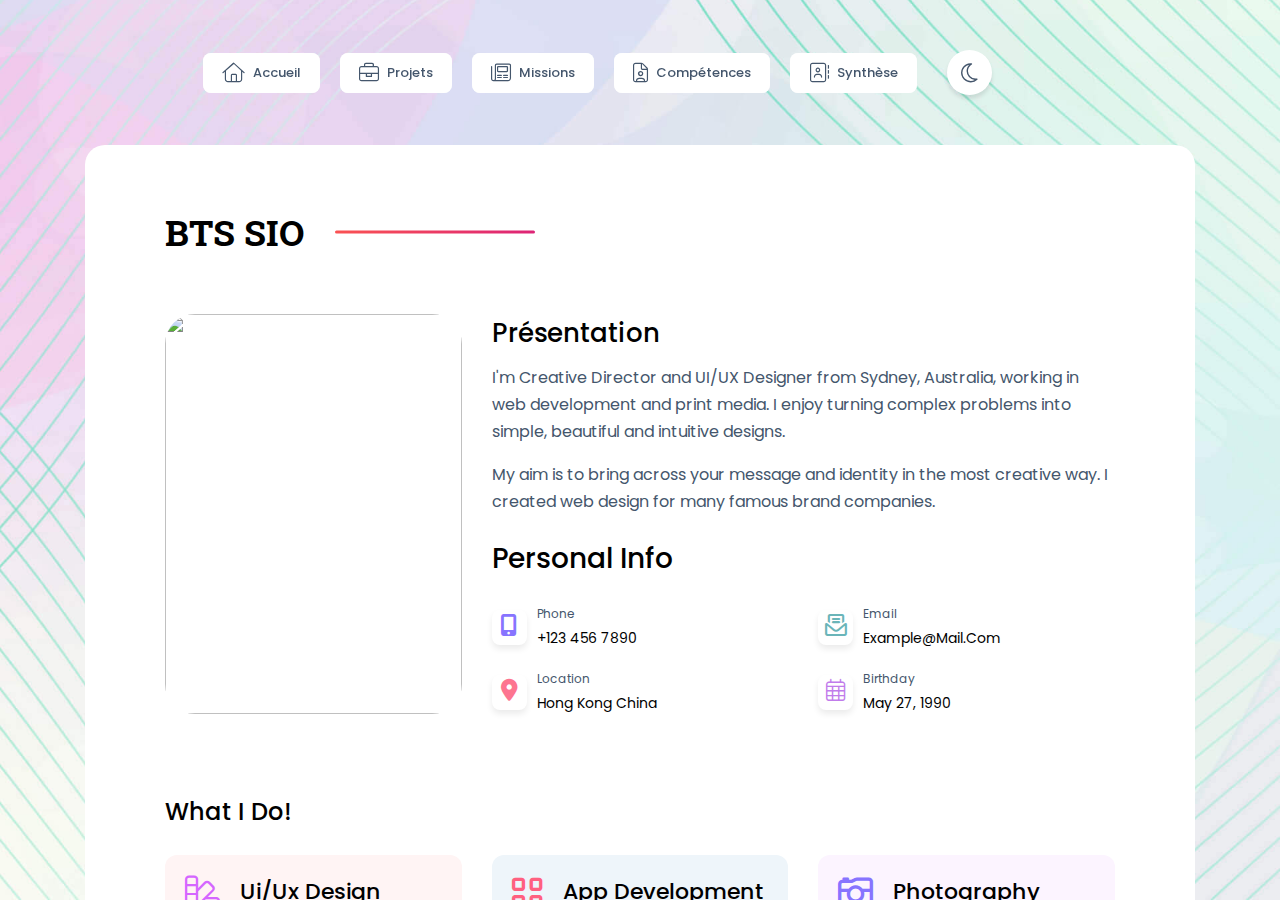
==== bts-sio.html @ 34259d81 "first commit" ====
<!Doctype html>
<html class="no-js" lang="zxx">

<head>
    <meta charset="utf-8">
    <meta http-equiv="x-ua-compatible" content="ie=edge">
    <title>Eliane Perol - Portfolio - BTS SIO</title>
    <meta name="description" content="">
    <meta name="viewport" content="width=device-width, initial-scale=1">
    <link rel="shortcut icon" type="image/x-icon" href="assets/img/laptop-code-solid.png">
    <!-- Place favicon.ico in the root directory -->

    <!-- CSS here -->
    <link rel="stylesheet" href="assets/css/bootstrap.min.css">
    <link rel="stylesheet" href="assets/css/animate.min.css">
    <link rel="stylesheet" href="assets/css/fontawesome.min.css">
    <link rel="stylesheet" href="assets/css/all.min.css">
    <link rel="stylesheet" href="assets/css/odometer.min.css">
    <link rel="stylesheet" href="assets/css/meanmenu.css">
    <link rel="stylesheet" href="assets/css/swipper.css">
    <link rel="stylesheet" href="assets/css/main.css">
</head>

<body>
    <div class="page-wrapper page-wrapper-2" data-background="assets/img/bg/page-bg-1.jpg">

        <!-- header-start -->
        <header class="bostami-header-area mb-30 z-index-5">
            <div class="container">
                <div class="bostami-header-wrap main-style-2">
                    <div class="row">

                        <!-- menu btn -->
                        <div class="col-lg-10 col-md-6 col-sm-8 col-8">
                            <div class="header-right-flex">
                                <div class="bostami-main-menu-wrap ">
                                    <nav class="bastami-main-menu main_menu_2">
                                        <ul>
                                            <li>
                                                <a href="index.html"><span><i class="fa-light fa-house"></i></span> Accueil</a>
                                            </li>
                                            <li>
                                                <a href="projects.html"><span><i class="fa-light fa-briefcase"></i></span> Projets</a>
                                            </li>
                                            <li>
                                                <a href="missions.html"><span><i class="fa-light fa-newspaper"></i></span> Missions</a>
                                            </li>
                                            <li>
                                                <a href="skills.html"><span><i class="fa-light fa-file-user"></i></span> Compétences</a>
                                            </li>
                                            <li>
                                                <a href="summary.html"><span><i class="fa-light fa-address-book"></i></span> Synthèse</a>
                                            </li>
                                        </ul>
                                    </nav>
                                </div>
                                <div class="bostami-header-menu-btn text-right ml-30">
                                    <div class="dark-btn dark-btn-2">
                                        <i class="fa-light fa-moon dark-btn-icon"></i>
                                        <i class="fa-light fa-sun dark-btn-icon"></i>
                                    </div>
                                    <div class="menu-btn-wrap d-lg-none">
                                        <div class="menu-btn menu-btn-2 toggle_menu">
                                            <span></span>
                                            <span></span>
                                            <span></span>
                                        </div>
                                    </div>
                                </div>
                            </div>
                        </div>

                    </div>
                </div>

                <!-- mobile menu -->
                <div class="mobile-menu-wrap">
                    <div class="mobile-menu mobile_menu_2">
                    </div>
                </div>

            </div>
        </header>
        <!-- header-end -->

        <!-- main-content-div-start -->
        <div class="bostami-page-area z-index-3">
            <div class="container">
                <div class="bostami-page-wrap pt-60 pl-80 pr-80">

                    <!-- page-title -->
                    <div class="page-tilte-2-wrap">
                        <div class="row">
                            <div class="col-12">
                                <div class="bostami-page-title-wrap mb-40">
                                    <h2 class="page-title">BTS SIO</h2>
                                </div>
                            </div>
                        </div>
                    </div>

                    <!-- about me -->
                    <div class="about-me-2-wrap">
                        <div class="row">

                            <!-- img -->
                            <div class="col-lg-4 col-md-8">
                                <div class="bostami-parsonal-info-img">
                                    <img src="assets/img/parsonal-info/parson-img-2.png" alt="">
                                </div>
                            </div>

                            <!-- about -->
                            <div class="col-lg-8 col-md-12">
                                <div class="bostami-parsonal-info-wrap mb-40">

                                    <!-- name -->
                                    <h4 class="bostami-parsonal-info-title">Présentation</h4>
                                    <p class="bostami-parsonal-info-bio-text">I'm Creative Director and UI/UX Designer
                                        from Sydney, Australia, working in web development and print media. I enjoy
                                        turning complex problems into simple, beautiful and intuitive designs.</p>

                                    <p class="bostami-parsonal-info-bio-text">My aim is to bring across your message and
                                        identity in the most creative way. I created web design for many famous brand
                                        companies.</p>

                                    <!-- contact -->
                                    <div class="bostami-parsonal-info-contact">
                                        <h3 class="title">Personal Info</h3>
                                        <div class="row">
                                            <div class="col-lg-6 col-md-6">
                                                <div class="bostami-parsonal-info-contact-item phone">
                                                    <div class="icon">
                                                        <i class="fa-solid fa-mobile-screen-button"></i>
                                                    </div>
                                                    <div class="text">
                                                        <span>Phone</span>
                                                        <p>+123 456 7890</p>
                                                    </div>
                                                </div>
                                            </div>
                                            <div class="col-lg-6 col-md-6">
                                                <div class="bostami-parsonal-info-contact-item email">
                                                    <div class="icon">
                                                        <i class="fa-regular fa-envelope-open-text"></i>
                                                    </div>
                                                    <div class="text">
                                                        <span>Email</span>
                                                        <p>example@mail.com</p>
                                                    </div>
                                                </div>
                                            </div>
                                            <div class="col-lg-6 col-md-6">
                                                <div class="bostami-parsonal-info-contact-item location">
                                                    <div class="icon">
                                                        <i class="fa-solid fa-location-dot"></i>
                                                    </div>
                                                    <div class="text">
                                                        <span>Location</span>
                                                        <p>Hong kong china</p>
                                                    </div>
                                                </div>
                                            </div>
                                            <div class="col-lg-6 col-md-6">
                                                <div class="bostami-parsonal-info-contact-item calendar">
                                                    <div class="icon">
                                                        <i class="fa-light fa-calendar-days"></i>
                                                    </div>
                                                    <div class="text">
                                                        <span>Birthday</span>
                                                        <p>May 27, 1990</p>
                                                    </div>
                                                </div>
                                            </div>
                                        </div>

                                    </div>

                                </div>
                            </div>

                        </div>
                    </div>

                    <!-- what i do 2 -->
                    <div class="what-i-do-2 mb-50">
                        <div class="row">

                            <!-- section title -->
                            <div class="col-12">
                                <div class="bostami-section-title-wrap mb-25">
                                    <h3 class="section-title">What I do!</h3>
                                </div>
                            </div>

                            <!-- single item -->
                            <div class="col-xl-4 col-lg-6 col-md-6">
                                <div class="bostami-what-do-item bg-prink">
                                    <div class="icon">
                                        <i class="fa-light fa-swatchbook"></i>
                                    </div>
                                    <div class="text">
                                        <h4 class="title">Ui/Ux Design</h4>
                                        <p>Lorem ipsum dolor sit amet, consectetuer adipiscing elit, sed diam
                                            euismod tincidunt volutpat.</p>
                                    </div>
                                </div>
                            </div>
                            <!-- single item -->
                            <div class="col-xl-4 col-lg-6 col-md-6">
                                <div class="bostami-what-do-item bg-catkrill">
                                    <div class="icon">
                                        <i class="fa-regular fa-grid-2"></i>
                                    </div>
                                    <div class="text">
                                        <h4 class="title">App Development</h4>
                                        <p>Lorem ipsum dolor sit amet, consectetuer adipiscing elit, sed diam
                                            euismod tincidunt riala volutpat.</p>
                                    </div>
                                </div>
                            </div>
                            <!-- single item -->
                            <div class="col-xl-4 col-lg-6 col-md-6">
                                <div class="bostami-what-do-item  bg-cyan">
                                    <div class="icon">
                                        <i class="fa-regular fa-camera-retro"></i>
                                    </div>
                                    <div class="text">
                                        <h4 class="title">Photography</h4>
                                        <p>Lorem ipsum dolor sit amet, consectetuer adipiscing elit, sed diam
                                            euismod tincidunt volutpat.</p>
                                    </div>
                                </div>
                            </div>
                            <!-- single item -->
                            <div class="col-xl-4 col-lg-6 col-md-6">


                                <div class="bostami-what-do-item bg-yellow">
                                    <div class="icon">
                                        <i class="fa-regular fa-pencil-mechanical"></i>
                                    </div>
                                    <div class="text">
                                        <h4 class="title">Graphic Design</h4>
                                        <p>Lorem ipsum dolor sit amet, consectetuer adipiscing elit, sed diam euismod
                                            tincidunt volutpat.</p>
                                    </div>
                                </div>
                            </div>

                            <!-- single item -->
                            <div class="col-xl-4 col-lg-6 col-md-6">
                                <div class="bostami-what-do-item bg-rose">
                                    <div class="icon">
                                        <i class="fa-regular fa-list-check"></i>
                                    </div>
                                    <div class="text">
                                        <h4 class="title">Managment</h4>
                                        <p>Lorem ipsum dolor sit amet, consectetuer adipiscing elit, sed diam euismod
                                            tincidunt volutpat.</p>
                                    </div>
                                </div>
                            </div>

                            <!-- single item -->
                            <div class="col-xl-4 col-lg-6 col-md-6">
                                <div class="bostami-what-do-item bg-prink bg-blue">
                                    <div class="icon">
                                        <i class="fa-regular fa-code"></i>
                                    </div>
                                    <div class="text">
                                        <h4 class="title">Web Development</h4>
                                        <p>Lorem ipsum dolor sit amet, consectetuer adipiscing elit, sed diam
                                            euismod tincidunt volutpat.</p>
                                    </div>
                                </div>
                            </div>

                        </div>

                    </div>

                    <!-- client  -->
                    <div class="client-2-wrap bg-light-white-2 pt-40 pb-65">
                        <div class="row">

                            <!-- section title -->
                            <div class="col-12">
                                <div class="bostami-section-title-wrap text-center mb-35">
                                    <h2 class="section-title">Clients</h2>
                                </div>
                            </div>

                            <!-- slider -->
                            <div class="col-12">
                                <div class="bostami-client-slider">
                                    <div class="swiper-container client_slide_active">
                                        <div class="swiper-wrapper">

                                            <!-- single item -->
                                            <div class="swiper-slide">
                                                <img class="bostami-client-slider-logo"
                                                    src="assets/img/client/client-logo-1.png" alt="">
                                            </div>

                                            <!-- single item -->
                                            <div class="swiper-slide">
                                                <img class="bostami-client-slider-logo"
                                                    src="assets/img/client/client-logo-2.png" alt="">
                                            </div>

                                            <!-- single item -->
                                            <div class="swiper-slide">
                                                <img class="bostami-client-slider-logo"
                                                    src="assets/img/client/client-logo-3.png" alt="">
                                            </div>

                                            <!-- single item -->
                                            <div class="swiper-slide">
                                                <img class="bostami-client-slider-logo"
                                                    src="assets/img/client/client-logo-4.png" alt="">
                                            </div>

                                        </div>
                                    </div>
                                </div>
                            </div>

                        </div>

                    </div>

                </div>
            </div>
        </div>
        <!-- main-content-div-end -->

        <!-- footer-start -->
        <div class="bostami-page-area z-index-3">
            <div class="container">
                <div class="footer-copyright text-center pt-25 pb-25 bg-light-white-2 border-redius-20 footer pt-25 pb-25">    
                    <div class="footer-inner">
                        <div class="column">
                            <b>Contact</b>
                            <ul>
                                <li><a href="https://github.com/ElianePerol" class="github" target=”_blank”><i class="fa-brands fa-github"></i> GitHub</a></li>
                                <li><a href="https://www.linkedin.com/in/eliane-perol/" class="linkedin" target=”_blank”><i class="fa-brands fa-linkedin-in"></i> LinkedIn</a></li>
                                <li><a href="mailto:eliane.perol@gmail.com"><i class="fa-regular fa-envelope-open-text"></i> eliane.perol@gmail.com</a></li>
                            </ul>
                        </div>
                        <div class="column">
                            <b>Informations</b>
                            <ul>
                                <li><a href="legal.html">Mentions légales</a></li>
                            </ul>
                        </div>
                    </div>
                <br>
                <span>2024 © Eliane Perol</span>
                </div>
            </div>
        </div>
        <!-- footer-end -->

    </div>
    </div>

    <!-- JS here -->
    <script src="assets/js/jquery.min.js"></script>
    <script src="assets/js/bootstrap.bundle.min.js"></script>
    <script src="assets/js/swipper-bundle.min.js"></script>
    <script src="assets/js/jquery.meanmenu.min.js"></script>
    <script src="assets/js/wow.min.js"></script>
    <script src="assets/js/odometer.min.js"></script>
    <script src="assets/js/appear.min.js"></script>
    <script src="assets/js/main.js"></script>
</body>

</html>
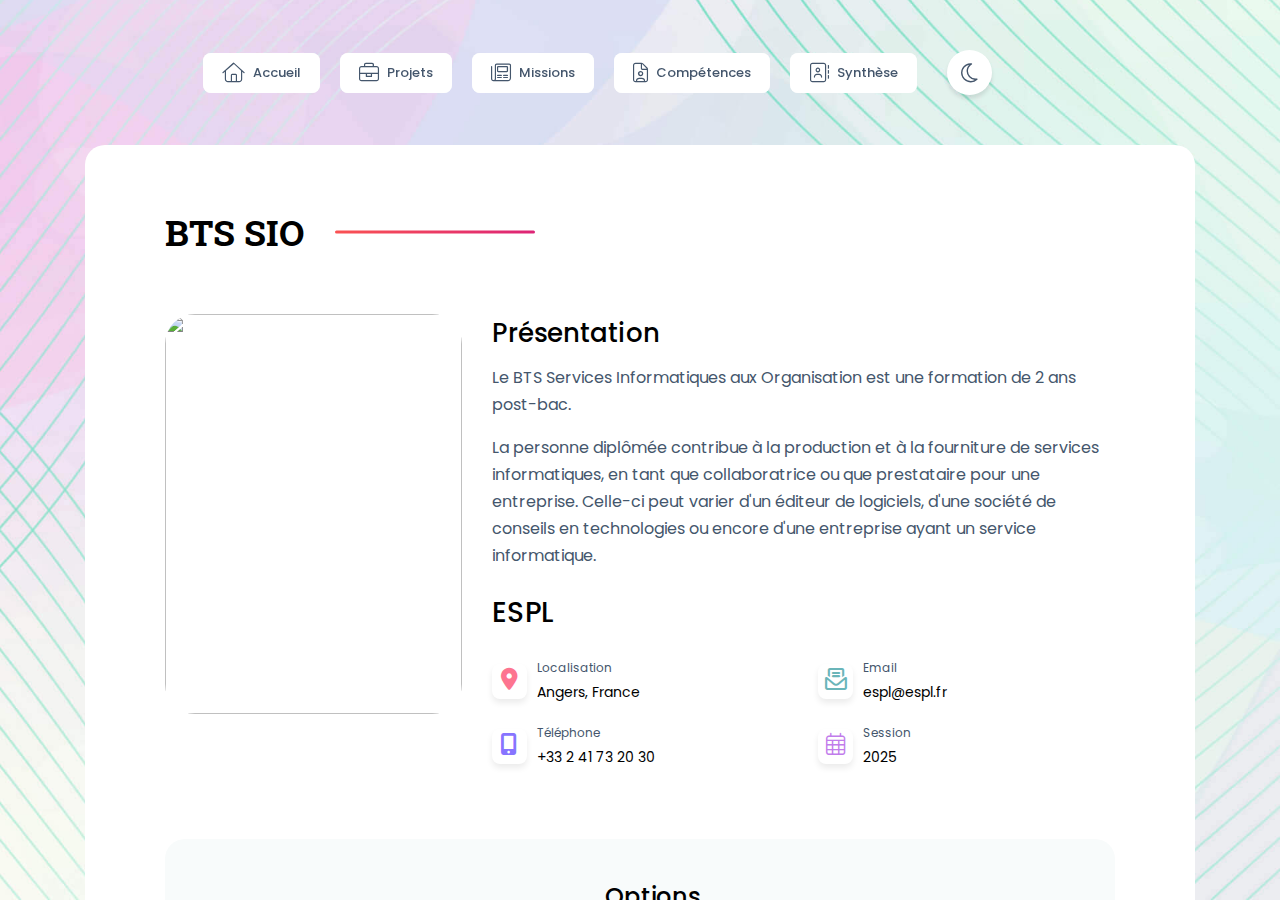
==== commit 28bc2917: "second commit" ====
--- a/bts-sio.html
+++ b/bts-sio.html
@@ -99,14 +99,14 @@
                         </div>
                     </div>
 
-                    <!-- about me -->
+                    <!-- presentation -->
                     <div class="about-me-2-wrap">
                         <div class="row">
 
                             <!-- img -->
                             <div class="col-lg-4 col-md-8">
                                 <div class="bostami-parsonal-info-img">
-                                    <img src="assets/img/parsonal-info/parson-img-2.png" alt="">
+                                    <img src="assets/img/personal-info/bts-sio.png" alt="">
                                 </div>
                             </div>
 
@@ -116,48 +116,45 @@
 
                                     <!-- name -->
                                     <h4 class="bostami-parsonal-info-title">Présentation</h4>
-                                    <p class="bostami-parsonal-info-bio-text">I'm Creative Director and UI/UX Designer
-                                        from Sydney, Australia, working in web development and print media. I enjoy
-                                        turning complex problems into simple, beautiful and intuitive designs.</p>
-
-                                    <p class="bostami-parsonal-info-bio-text">My aim is to bring across your message and
-                                        identity in the most creative way. I created web design for many famous brand
-                                        companies.</p>
+                                    <p class="bostami-parsonal-info-bio-text">Le BTS Services Informatiques aux Organisation est une formation de 2 ans post-bac.</p>
+                                    <p class="bostami-parsonal-info-bio-text">La personne diplômée contribue à la production et à la fourniture de services informatiques, 
+                                        en tant que collaboratrice ou que prestataire pour une entreprise. Celle-ci peut varier d'un éditeur de logiciels, d'une société de 
+                                        conseils en technologies ou encore d'une entreprise ayant un service informatique.<p>
 
                                     <!-- contact -->
                                     <div class="bostami-parsonal-info-contact">
-                                        <h3 class="title">Personal Info</h3>
+                                        <h3 class="title">ESPL</h3>
                                         <div class="row">
                                             <div class="col-lg-6 col-md-6">
-                                                <div class="bostami-parsonal-info-contact-item phone">
-                                                    <div class="icon">
-                                                        <i class="fa-solid fa-mobile-screen-button"></i>
-                                                    </div>
-                                                    <div class="text">
-                                                        <span>Phone</span>
-                                                        <p>+123 456 7890</p>
+                                                <div class="bostami-parsonal-info-contact-item location">
+                                                    <div class="icon">
+                                                        <i class="fa-solid fa-location-dot"></i>
+                                                    </div>
+                                                    <div class="text">
+                                                        <span>Localisation</span>
+                                                        <p>Angers, France</p>
                                                     </div>
                                                 </div>
                                             </div>
                                             <div class="col-lg-6 col-md-6">
                                                 <div class="bostami-parsonal-info-contact-item email">
-                                                    <div class="icon">
-                                                        <i class="fa-regular fa-envelope-open-text"></i>
+                                                    <div class="icon"><a href="mailto:espl@espl.fr" target=”_blank”>
+                                                        <i class="fa-regular fa-envelope-open-text"></i></a>
                                                     </div>
                                                     <div class="text">
                                                         <span>Email</span>
-                                                        <p>example@mail.com</p>
+                                                        <p><a href="mailto:espl@espl.fr" target=”_blank”>espl@espl.fr</a></p>
                                                     </div>
                                                 </div>
                                             </div>
                                             <div class="col-lg-6 col-md-6">
-                                                <div class="bostami-parsonal-info-contact-item location">
-                                                    <div class="icon">
-                                                        <i class="fa-solid fa-location-dot"></i>
-                                                    </div>
-                                                    <div class="text">
-                                                        <span>Location</span>
-                                                        <p>Hong kong china</p>
+                                                <div class="bostami-parsonal-info-contact-item phone">
+                                                    <div class="icon">
+                                                        <i class="fa-solid fa-mobile-screen-button"></i>
+                                                    </div>
+                                                    <div class="text">
+                                                        <span>Téléphone</span>
+                                                        <p>+33 2 41 73 20 30</p>
                                                     </div>
                                                 </div>
                                             </div>
@@ -167,8 +164,8 @@
                                                         <i class="fa-light fa-calendar-days"></i>
                                                     </div>
                                                     <div class="text">
-                                                        <span>Birthday</span>
-                                                        <p>May 27, 1990</p>
+                                                        <span>Session</span>
+                                                        <p>2025</p>
                                                     </div>
                                                 </div>
                                             </div>
@@ -182,149 +179,88 @@
                         </div>
                     </div>
 
-                    <!-- what i do 2 -->
-                    <div class="what-i-do-2 mb-50">
-                        <div class="row">
-
-                            <!-- section title -->
-                            <div class="col-12">
-                                <div class="bostami-section-title-wrap mb-25">
-                                    <h3 class="section-title">What I do!</h3>
-                                </div>
-                            </div>
-
-                            <!-- single item -->
-                            <div class="col-xl-4 col-lg-6 col-md-6">
-                                <div class="bostami-what-do-item bg-prink">
-                                    <div class="icon">
-                                        <i class="fa-light fa-swatchbook"></i>
-                                    </div>
-                                    <div class="text">
-                                        <h4 class="title">Ui/Ux Design</h4>
-                                        <p>Lorem ipsum dolor sit amet, consectetuer adipiscing elit, sed diam
-                                            euismod tincidunt volutpat.</p>
-                                    </div>
-                                </div>
-                            </div>
-                            <!-- single item -->
-                            <div class="col-xl-4 col-lg-6 col-md-6">
-                                <div class="bostami-what-do-item bg-catkrill">
-                                    <div class="icon">
-                                        <i class="fa-regular fa-grid-2"></i>
-                                    </div>
-                                    <div class="text">
-                                        <h4 class="title">App Development</h4>
-                                        <p>Lorem ipsum dolor sit amet, consectetuer adipiscing elit, sed diam
-                                            euismod tincidunt riala volutpat.</p>
-                                    </div>
-                                </div>
-                            </div>
-                            <!-- single item -->
-                            <div class="col-xl-4 col-lg-6 col-md-6">
-                                <div class="bostami-what-do-item  bg-cyan">
-                                    <div class="icon">
-                                        <i class="fa-regular fa-camera-retro"></i>
-                                    </div>
-                                    <div class="text">
-                                        <h4 class="title">Photography</h4>
-                                        <p>Lorem ipsum dolor sit amet, consectetuer adipiscing elit, sed diam
-                                            euismod tincidunt volutpat.</p>
-                                    </div>
-                                </div>
-                            </div>
-                            <!-- single item -->
-                            <div class="col-xl-4 col-lg-6 col-md-6">
-
-
-                                <div class="bostami-what-do-item bg-yellow">
-                                    <div class="icon">
-                                        <i class="fa-regular fa-pencil-mechanical"></i>
-                                    </div>
-                                    <div class="text">
-                                        <h4 class="title">Graphic Design</h4>
-                                        <p>Lorem ipsum dolor sit amet, consectetuer adipiscing elit, sed diam euismod
-                                            tincidunt volutpat.</p>
-                                    </div>
-                                </div>
-                            </div>
-
-                            <!-- single item -->
-                            <div class="col-xl-4 col-lg-6 col-md-6">
-                                <div class="bostami-what-do-item bg-rose">
-                                    <div class="icon">
-                                        <i class="fa-regular fa-list-check"></i>
-                                    </div>
-                                    <div class="text">
-                                        <h4 class="title">Managment</h4>
-                                        <p>Lorem ipsum dolor sit amet, consectetuer adipiscing elit, sed diam euismod
-                                            tincidunt volutpat.</p>
-                                    </div>
-                                </div>
-                            </div>
-
-                            <!-- single item -->
-                            <div class="col-xl-4 col-lg-6 col-md-6">
-                                <div class="bostami-what-do-item bg-prink bg-blue">
-                                    <div class="icon">
-                                        <i class="fa-regular fa-code"></i>
-                                    </div>
-                                    <div class="text">
-                                        <h4 class="title">Web Development</h4>
-                                        <p>Lorem ipsum dolor sit amet, consectetuer adipiscing elit, sed diam
-                                            euismod tincidunt volutpat.</p>
-                                    </div>
-                                </div>
-                            </div>
-
-                        </div>
-
-                    </div>
-
-                    <!-- client  -->
+                    <!-- bts-options  -->
                     <div class="client-2-wrap bg-light-white-2 pt-40 pb-65">
                         <div class="row">
 
                             <!-- section title -->
                             <div class="col-12">
                                 <div class="bostami-section-title-wrap text-center mb-35">
-                                    <h2 class="section-title">Clients</h2>
-                                </div>
-                            </div>
-
-                            <!-- slider -->
+                                    <h2 class="section-title">Options</h2>
+                                </div>
+                            </div>
+
+                            <!-- bts-options-start -->
                             <div class="col-12">
                                 <div class="bostami-client-slider">
                                     <div class="swiper-container client_slide_active">
-                                        <div class="swiper-wrapper">
-
-                                            <!-- single item -->
-                                            <div class="swiper-slide">
-                                                <img class="bostami-client-slider-logo"
-                                                    src="assets/img/client/client-logo-1.png" alt="">
-                                            </div>
-
-                                            <!-- single item -->
-                                            <div class="swiper-slide">
-                                                <img class="bostami-client-slider-logo"
-                                                    src="assets/img/client/client-logo-2.png" alt="">
-                                            </div>
-
-                                            <!-- single item -->
-                                            <div class="swiper-slide">
-                                                <img class="bostami-client-slider-logo"
-                                                    src="assets/img/client/client-logo-3.png" alt="">
-                                            </div>
-
-                                            <!-- single item -->
-                                            <div class="swiper-slide">
-                                                <img class="bostami-client-slider-logo"
-                                                    src="assets/img/client/client-logo-4.png" alt="">
-                                            </div>
-
-                                        </div>
+
+
+                                            <!-- sisr-start -->
+                                            <div class="col-xl-4 col-lg-6 col-md-6 wd-45">
+                                                <div class="bostami-what-do-item bg-prink">
+                                                    <div class="icon">
+                                                        <i class="fa-solid fa-network-wired"></i>
+                                                    </div>
+                                                    <div class="text">
+                                                        <h4 class="title">SISR</h4>
+                                                        <p>Solutions d’infrastructure, systèmes et réseaux.</p><br>
+                                                        <p>Les étudiants qui se dirigent vers les métiers liés à la conception et à la maintenance d'infrastructures réseaux seront 
+                                                            chargés d'assurer la sécurité, la maintenance et l'installation des réseaux et équipements informatiques.</p><br>
+                                                        <b>Emplois concernés :</b>
+                                                        <ul>
+                                                            <li>Administrateur sécurité</li>
+                                                            <li>Administrateur systèmes et réseaux</li>
+                                                            <li>Support systèmes et réseaux</li>                                                        
+                                                            <li>Technicien avant-vente</li>                                               
+                                                            <li>Technicien d’infrastructure</li>                                                        
+                                                            <li>Technicien de maintenance</li>                                                      
+                                                            <li>Technicien développement – exploitation</li>
+                                                            <li>Technicien réseaux – télécoms</li>                                                          
+                                                            <li>Technicien support et déploiement</li>
+                                                            <li>Technicien systèmes et réseaux</li>                                                      
+                                                        </ul><br><br> 
+                                                    </div>
+                                                </div>
+                                            </div>
+                                            <!-- sisr-end -->
+
+                                            <!-- slam-start -->
+                                            <div class="col-xl-4 col-lg-6 col-md-6 wd-45">
+                                                <div class="bostami-what-do-item bg-catkrill">
+                                                    <div class="icon">
+                                                        <i class="fa-regular fa-grid-2"></i>
+                                                    </div>
+                                                    <div class="text">
+                                                        <h4 class="title">SLAM</h4>
+                                                        <p>Solutions logicielles et applications métiers</p><br>
+                                                        <p>Les étudiants qui se dirigent vers les métiers liés à la conception et à la maintenance de logiciels applicatifs seront 
+                                                            responsables de l'élaboration d'un cahier des charges, de la formulation des besoins, du développement et de l'intégration
+                                                            de l'application.</p><br>
+                                                            <b>Emplois concernés :</b>
+                                                        <ul>
+                                                            <li>Analyste d'applications</li>
+                                                            <li>Analyste d'études</li>
+                                                            <li>Analyste programmeur</li>                                                        
+                                                            <li>Chargé d'études informatiques</li>                                               
+                                                            <li>Développeur d'applications informatiques</li>                                                        
+                                                            <li>Développeur d'applications mobiles</li>
+                                                            <li>Développeur web</li>
+                                                            <li>Informaticien d'études</li>                                                     
+                                                            <li>Programmeur d'applications</li>
+                                                            <li>Responsables des services applicatifs</li>                                                     
+                                                            <li>Technicien d'études informatiques</li>                                                         
+                                                            <li>Technicien développement - exploitation</li>
+                                                        </ul>   
+                                                    </div>
+                                                </div>
+                                            </div>
+                                            <!-- slam-end -->
+                                        
                                     </div>
                                 </div>
                             </div>
+                            <!-- bts-options-end -->
 
                         </div>
 
--- a/assets/css/main.css
+++ b/assets/css/main.css
@@ -52,6 +52,7 @@
   --cyan: rgb(252, 244, 255);
   --rose: rgb(255, 240, 248);
   --yellow: rgb(254, 250, 240);
+  --table-border: #fff;
 }
 
 :root .dark-theme {
@@ -66,6 +67,7 @@
   --light-white-2: #f8fbfb;
   --prink: #fff4f4;
   --catkrill: #eef5fa;
+  --table-border: #212425;
 }
 
 body {
@@ -128,9 +130,9 @@
   text-transform: uppercase;
 }
 
-.capitalize {
+/* .capitalize {
   text-transform: capitalize;
-}
+} */
 
 h1,
 h2,
@@ -143,7 +145,7 @@
   margin-top: 0px;
   line-height: 1.5;
   font-weight: 700;
-  text-transform: capitalize;
+  /* text-transform: capitalize; */
   margin-bottom: 15px;
 }
 
@@ -1769,6 +1771,12 @@
   z-index: 5;
 }
 
+.wd-45 {
+  width: 45%;
+  justify-content: space-around;
+
+}
+
 .w-60 {
   width: 60%;
 }
@@ -1799,26 +1807,22 @@
 
 table {
   width: 90%;
-  border-collapse: collapse;
+  border-collapse: separate;
   margin: 0 auto;
   margin-bottom: 20px;
-  border-radius:  20px;
 }
 
 thead {
   display: table-header-group;
   vertical-align: middle;
   unicode-bidi: isolate;
-  /* border-radius:  20px; */
-  /* border: 10px solid #ffffff; */
+  text-align: left;
 }
 
 tbody {
   display: table-row-group;
   vertical-align: left;
   unicode-bidi: isolate;
-  /* border-radius:  20px; */
-  /* border-color: #ffffff;: */
 }
 
 tr {
@@ -1826,25 +1830,26 @@
   vertical-align: inherit;
   unicode-bidi: isolate;
   border-radius:  20px;
-  /* border: 10px solid #ffffff; */
 }
 
 th {
-  padding: 12px;
-  margin : 5px;
+  text-align: center;
+  border: 4px solid var(--table-border);
+  border-radius:  20px;
+  color: var(--body-text);
+}
+
+th h5 {
+ margin: 0px;
+}
+
+td {
+  padding: 10px;
   text-align: left;
-  /* border: 10px solid #ffffff; */
-  border-radius:  20px;
-  color: #000000;
-}
-
-td {
-  padding: 12px;
-  text-align: left;
-  /* border: 10px solid #ffffff; */
+  color: var(--body-text);
+  border: 4px solid var(--table-border);
   border-radius: 20px;
-  color:#0f172a;
-}
+  }
 
 .pkgd-table {
   background-color: #fff4f4;
@@ -1864,7 +1869,7 @@
   display: inline-block;
   font-size: 18px;
   font-weight: 500;
-  text-transform: capitalize;
+  /* text-transform: capitalize; */
   color: var(--common-white);
   background-color: var(--theme-primary);
   line-height: 27px;
@@ -1892,7 +1897,7 @@
   display: inline-block;
   font-size: 18px;
   font-weight: 400;
-  text-transform: capitalize;
+  /* text-transform: capitalize; */
   color: var(--common-white);
   background: linear-gradient(97deg, rgb(250, 82, 82) 0%, rgb(221, 36, 118) 100%);
   line-height: 27px;
@@ -2011,7 +2016,7 @@
   font-size: 16px;
   font-weight: 500;
   display: inline-block;
-  text-transform: capitalize;
+  /* text-transform: capitalize; */
   color: #1a1a1a;
   height: 50px;
   width: 133px;
@@ -2387,7 +2392,7 @@
 .mobile-menu-wrap .mobile-menu .mean-bar .mean-nav ul li a {
   border: none;
   font-size: 13px;
-  text-transform: capitalize;
+  /* text-transform: capitalize; */
   font-weight: 500;
   color: var(--body-text);
   padding: 5px 70px;
@@ -2443,7 +2448,7 @@
 .bastami-main-menu ul li a {
   display: block;
   font-size: 13px;
-  text-transform: capitalize;
+  /* text-transform: capitalize; */
   font-weight: 500;
   line-height: 1;
 }
@@ -2791,7 +2796,7 @@
 }
 .bostami-parsonal-info-name {
   font-size: 60px;
-  text-transform: capitalize;
+  /* text-transform: capitalize; */
   font-weight: 500;
   color: var(--common-black);
   font-family: "Roboto Slab", serif;
@@ -2817,7 +2822,7 @@
   font-size: 26px;
   display: inline-block;
   font-weight: 500;
-  text-transform: capitalize;
+  /* text-transform: capitalize; */
   color: var(--common-black);
   font-family: "Poppins", sans-serif;
   background-color: var(--light-white);
@@ -2955,7 +2960,7 @@
   display: block;
   font-size: 12px;
   line-height: 18px;
-  text-transform: capitalize;
+  /* text-transform: capitalize; */
   font-weight: 400;
   margin-bottom: 3px;
 }
@@ -2964,7 +2969,7 @@
   line-height: 24px;
   font-weight: 400;
   color: var(--common-black);
-  text-transform: capitalize;
+  /* text-transform: capitalize; */
   margin-bottom: 0;
 }
 @media only screen and (min-width: 1200px) and (max-width: 1399px) {
@@ -3055,6 +3060,14 @@
 06. client
 ******************************************************* 
 *************************************************************** */
+
+.swiper-container {
+  display: flex;
+  align-content: center;
+  justify-content: space-evenly;
+}
+
+
 .bostami-client {
   padding-top: 40px;
   padding-bottom: 70px;
@@ -3331,7 +3344,7 @@
 .fillter-btn-wrap .fillter-btn {
   font-size: 16px;
   font-weight: 500;
-  text-transform: capitalize;
+  /* text-transform: capitalize;: */
   display: inline-block;
   padding: 0 18px;
   cursor: pointer;
@@ -3362,12 +3375,12 @@
   display: block;
   font-size: 12px;
   font-weight: 400;
-  text-transform: capitalize;
+  /* text-transform: capitalize; */
 }
 .fillter-item .item-title {
   font-size: 16px;
   font-weight: 500;
-  text-transform: capitalize;
+  /* text-transform: capitalize; */
   margin-bottom: 0;
 }
 .fillter-item .item-title:hover {
@@ -3659,7 +3672,7 @@
   display: inline-block;
   font-size: 14px;
   font-weight: 400;
-  text-transform: capitalize;
+  /* text-transform: capitalize; */
   margin-right: 5px;
 }
 .blog-slider-single .blog-meta .blog-cetagory {
@@ -3680,7 +3693,7 @@
 .blog-slider-single .blog-title {
   font-size: 18px;
   font-weight: 500;
-  text-transform: capitalize;
+  /* text-transform: capitalize; */
 }
 .blog-slider-single .blog-title:hover {
   color: var(--theme-primary);
@@ -3922,7 +3935,7 @@
 .h1-modal-box .modal-dialog .modal-content .modal-body .h1-modal-comment-box button {
   font-size: 14px;
   font-weight: 500;
-  text-transform: capitalize;
+  /* text-transform: capitalize; */
   border: none;
   outline: none;
   padding: 8px 20px;
@@ -3978,7 +3991,7 @@
   font-size: 25px;
   font-weight: 400;
   color: var(--body-text);
-  text-transform: capitalize;
+  /* text-transform: capitalize; */
   margin-bottom: 13px;
 }
 .contact-area .contact-title-b {
@@ -3992,7 +4005,7 @@
   font-size: 16px;
   display: inline-block;
   font-weight: 500;
-  text-transform: capitalize;
+  /* text-transform: capitalize; */
   line-height: 1;
 }
 .contact-form .input-box {
@@ -4012,45 +4025,45 @@
 }
 
 .bostami-contact-item {
-  display: flex;
+  /* display: flex; */
   gap: 20px;
-  padding: 30px;
-  border-radius: 10px;
+  /* padding: 30px; */
+  /* border-radius: 10px; */
 }
 @media only screen and (min-width: 1200px) and (max-width: 1399px) {
   .bostami-contact-item {
-    padding: 20px;
+    /* padding: 20px; */
   }
 }
 @media (max-width: 767px) {
   .bostami-contact-item {
-    padding: 20px;
-    flex-wrap: wrap;
+    /* padding: 20px; */
+    /* flex-wrap: wrap; */
   }
 }
 @media only screen and (min-width: 576px) and (max-width: 767px) {
   .bostami-contact-item {
-    padding: 30px;
-    flex-wrap: nowrap;
+    /* padding: 30px; */
+    /* flex-wrap: nowrap; */
   }
 }
 .bostami-contact-item .icon {
-  flex: 0 0 auto;
-  width: 35px;
+  /* flex: 0 0 auto; */
+  /* width: 35px; */
 }
 @media only screen and (min-width: 1200px) and (max-width: 1399px) {
   .bostami-contact-item .icon {
-    width: 40px;
+    /* width: 40px; */
   }
 }
 @media (max-width: 767px) {
   .bostami-contact-item .icon {
-    width: 40px;
+    /* width: 40px; */
   }
 }
 @media only screen and (min-width: 576px) and (max-width: 767px) {
   .bostami-contact-item .icon {
-    width: 80px;
+    /* width: 80px; */
   }
 }
 .bostami-contact-item .text .title {
@@ -4211,7 +4224,7 @@
 .breadcrumb-title {
   font-size: 30px;
   font-weight: 400;
-  text-transform: capitalize;
+  /* text-transform: capitalize; */
   color: #000;
   line-height: 1.33;
   font-family: "Roboto Slab", serif;
@@ -4266,7 +4279,7 @@
   display: inline-block;
   font-size: 14px;
   line-height: 21px;
-  text-transform: capitalize;
+  /* text-transform: capitalize; */
   color: #44566c;
 }
 
@@ -4355,7 +4368,7 @@
   font-weight: 400;
   line-height: 24px;
   color: #000;
-  text-transform: capitalize;
+  /* text-transform: capitalize; */
   margin-bottom: 0;
 }
 .blog-details-tag .tag-item a {
@@ -4363,7 +4376,7 @@
   font-size: 14px;
   font-weight: 400;
   line-height: 21px;
-  text-transform: capitalize;
+  /* text-transform: capitalize; */
   color: #696969;
   background: #f0f5f7;
   border-radius: 4px;
@@ -4410,13 +4423,13 @@
   font-weight: 500;
   line-height: 24px;
   color: #202124;
-  text-transform: capitalize;
+  /* text-transform: capitalize; */
 }
 .blog-details-comment-item .flex .content .bio {
   display: block;
   font-size: 14px;
   font-weight: 400;
-  text-transform: capitalize;
+  /* text-transform: capitalize; */
   line-height: 21px;
   color: #696969;
   margin-bottom: 18px;
@@ -4453,7 +4466,7 @@
   color: #ffc78b;
 }
 .blog-details-comment-box form .input-title {
-  text-transform: capitalize;
+  /* text-transform: capitalize; */
   font-weight: 400;
   font-size: 15px;
   line-height: 22px;
@@ -4479,7 +4492,7 @@
   font-size: 14px;
   font-weight: 400;
   color: #77838f;
-  text-transform: capitalize;
+  /* text-transform: capitalize; */
 }
 .blog-details-comment-box form textarea {
   height: 195px;
@@ -4490,7 +4503,7 @@
   font-size: 18px;
   line-height: 26px;
   text-align: center;
-  text-transform: capitalize;
+  /* text-transform: capitalize; */
   color: #1a1a1a;
   background: #f8fbfb;
   border: 2px solid #44566c;
@@ -4528,7 +4541,7 @@
   font-weight: 500;
   line-height: 27px;
   color: #202124;
-  text-transform: capitalize;
+  /* text-transform: capitalize; */
   margin-bottom: 10px;
 }
 
@@ -4564,7 +4577,7 @@
   font-weight: 400;
   line-height: 22px;
   color: #696969;
-  text-transform: capitalize;
+  /* text-transform: capitalize; */
 }
 
 .sidebar-category li a {
@@ -4572,7 +4585,7 @@
   font-weight: 400;
   line-height: 35px;
   color: #696969;
-  text-transform: capitalize;
+  /* text-transform: capitalize; */
   position: relative;
   padding-left: 15px;
   transition: 0.3s;
@@ -4621,14 +4634,14 @@
   display: block;
   font-weight: 400;
   font-size: 14px;
-  text-transform: capitalize;
+  /* text-transform: capitalize; */
   color: #696969;
   line-height: 21px;
 }
 .recent-post-item .content .title {
   font-size: 15px;
   font-weight: 400;
-  text-transform: capitalize;
+  /* text-transform: capitalize; */
   line-height: 22px;
   color: #202124;
   margin-bottom: 3px;
@@ -4732,6 +4745,7 @@
   color: #fff;
 }
 .dark-theme .page-wrapper .bostami-parsonal-info-bio,
+.dark-theme .th .bostami-contact-item .text,
 .dark-theme .page-wrapper .bostami-contact-item .text span {
   color: #a6a6a6;
 }
